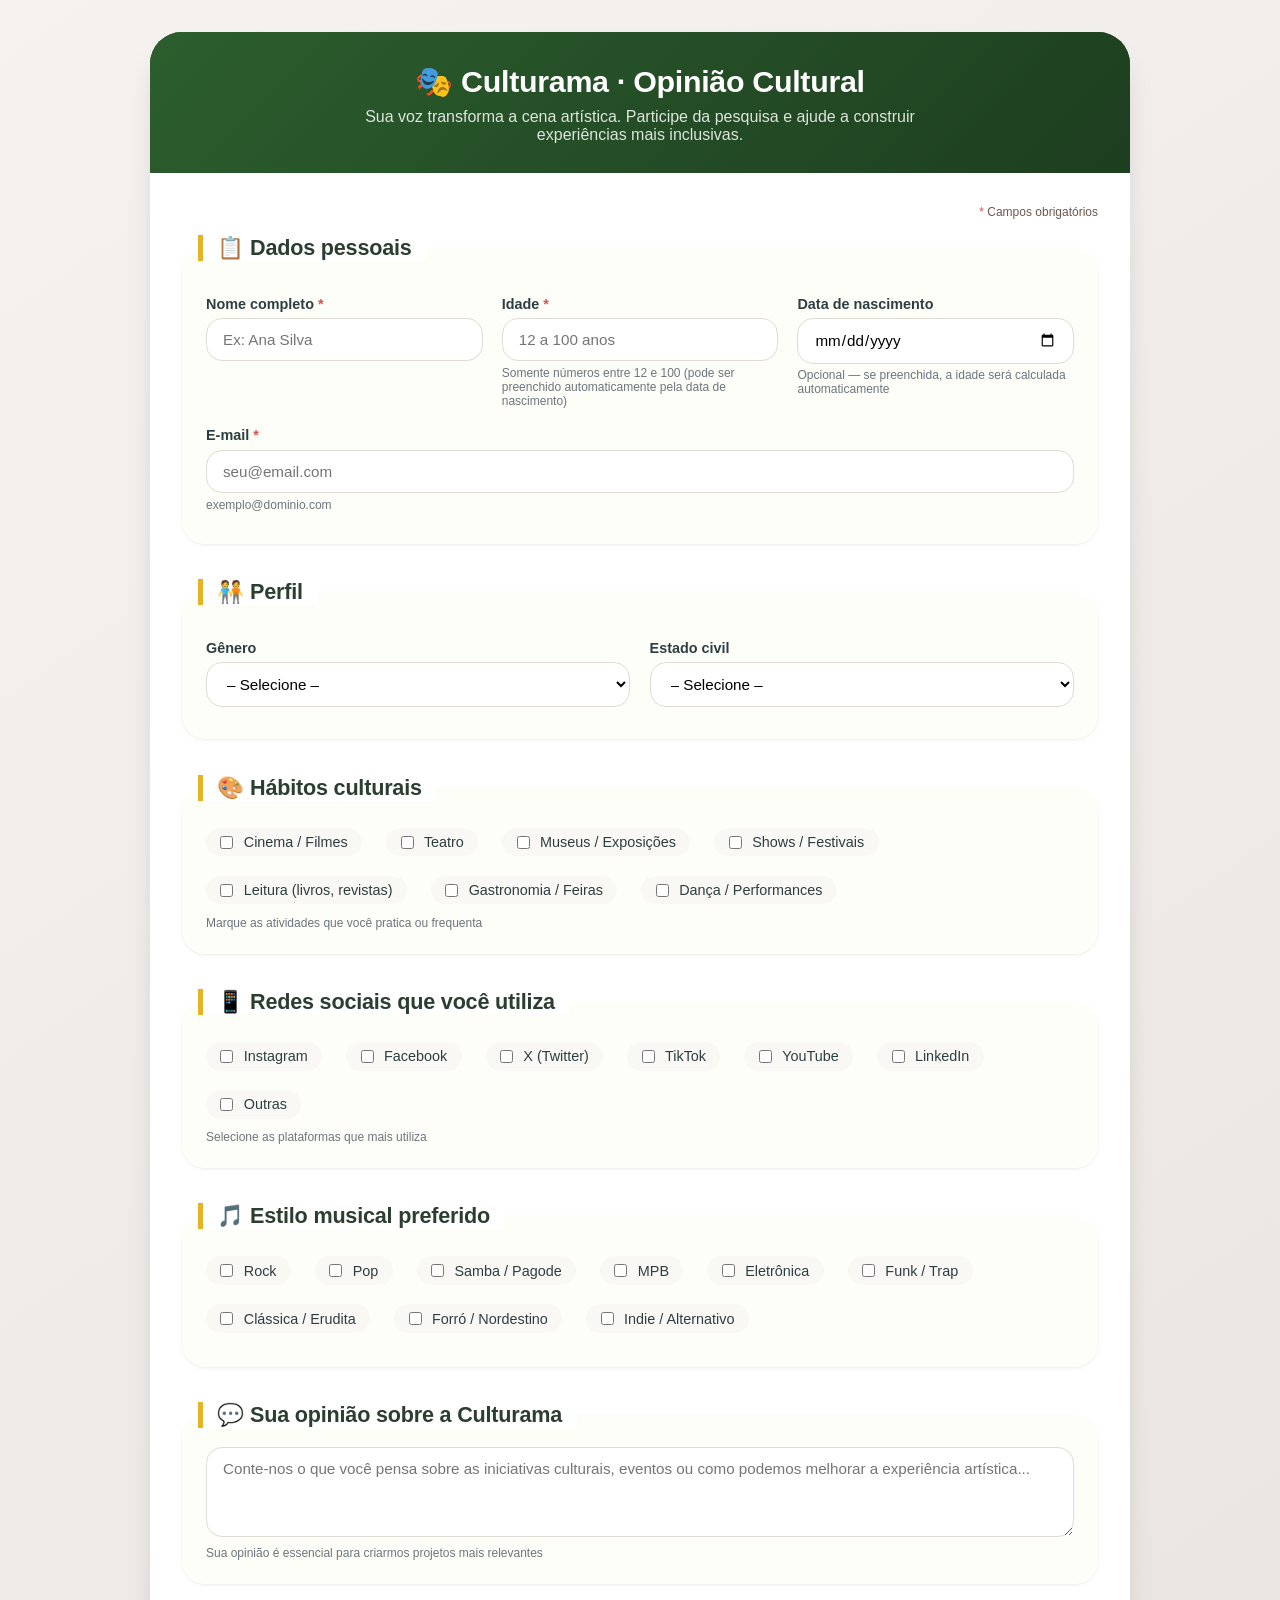
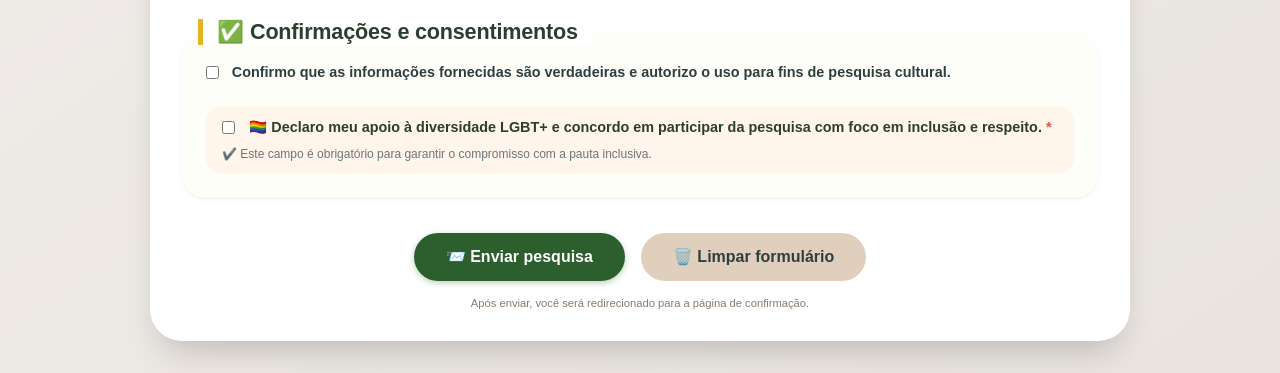
==== index.html @ 20c3fcdc "Primeiro commit - Formulário Culturama" ====
<!DOCTYPE html>
<html lang="pt-BR">
<head>
  <meta charset="UTF-8">
  <meta name="viewport" content="width=device-width, initial-scale=1.0, viewport-fit=cover">
  <title>Culturama | Pesquisa de Opinião</title>
  <link rel="stylesheet" href="styles.css">
</head>
<body>

<div class="form-container">
  <div class="form-header">
    <h1>🎭 Culturama · Opinião Cultural</h1>
    <p>Sua voz transforma a cena artística. Participe da pesquisa e ajude a construir experiências mais inclusivas.</p>
  </div>

  <form method="POST" action="sucesso.html">
    <div class="required-note">
      <span style="color:#d9534f;">*</span> Campos obrigatórios
    </div>

    <!-- 1. DADOS PESSOAIS -->
    <fieldset>
      <legend>📋 Dados pessoais</legend>
      <div class="row-fields">
        <div class="field-group">
          <label class="required-star">Nome completo</label>
          <input type="text" name="nome" placeholder="Ex: Ana Silva" required autocomplete="name">
        </div>
        <div class="field-group">
          <label class="required-star">Idade</label>
          <input type="number" name="idade" id="idade" min="12" max="100" step="1" placeholder="12 a 100 anos" required>
          <small>Somente números entre 12 e 100 (pode ser preenchido automaticamente pela data de nascimento)</small>
        </div>
        <div class="field-group">
          <label>Data de nascimento</label>
          <input type="date" name="nascimento" id="nascimento">
          <small>Opcional — se preenchida, a idade será calculada automaticamente</small>
        </div>
        <div class="field-group">
          <label class="required-star">E-mail</label>
          <input type="email" name="email" placeholder="seu@email.com" required autocomplete="email">
          <small>exemplo@dominio.com</small>
        </div>
      </div>
    </fieldset>

    <!-- 2. PERFIL -->
    <fieldset>
      <legend>🧑‍🤝‍🧑 Perfil</legend>
      <div class="row-fields">
        <div class="field-group">
          <label>Gênero</label>
          <select name="genero">
            <option value="" disabled selected> – Selecione – </option>
            <option value="feminino">Feminino</option>
            <option value="masculino">Masculino</option>
            <option value="nao_binario">Não-binário</option>
            <option value="outro">Outro</option>
            <option value="prefiro_nao_dizer">Prefiro não dizer</option>
          </select>
        </div>
        <div class="field-group">
          <label>Estado civil</label>
          <select name="estado_civil">
            <option value="" disabled selected> – Selecione – </option>
            <option value="solteiro">Solteiro(a)</option>
            <option value="casado">Casado(a)</option>
            <option value="uniao_estavel">União estável</option>
            <option value="divorciado">Divorciado(a)</option>
            <option value="viuvo">Viúvo(a)</option>
          </select>
        </div>
      </div>
    </fieldset>

    <!-- 3. HÁBITOS CULTURAIS -->
    <fieldset>
      <legend>🎨 Hábitos culturais</legend>
      <div class="checkbox-group">
        <label><input type="checkbox" name="habitos" value="cinema"> Cinema / Filmes</label>
        <label><input type="checkbox" name="habitos" value="teatro"> Teatro</label>
        <label><input type="checkbox" name="habitos" value="museus"> Museus / Exposições</label>
        <label><input type="checkbox" name="habitos" value="shows"> Shows / Festivais</label>
        <label><input type="checkbox" name="habitos" value="leitura"> Leitura (livros, revistas)</label>
        <label><input type="checkbox" name="habitos" value="gastronomia"> Gastronomia / Feiras</label>
        <label><input type="checkbox" name="habitos" value="dança"> Dança / Performances</label>
      </div>
      <small>Marque as atividades que você pratica ou frequenta</small>
    </fieldset>

    <!-- 4. REDES SOCIAIS -->
    <fieldset>
      <legend>📱 Redes sociais que você utiliza</legend>
      <div class="checkbox-group">
        <label><input type="checkbox" name="social" value="instagram"> Instagram</label>
        <label><input type="checkbox" name="social" value="facebook"> Facebook</label>
        <label><input type="checkbox" name="social" value="twitter"> X (Twitter)</label>
        <label><input type="checkbox" name="social" value="tiktok"> TikTok</label>
        <label><input type="checkbox" name="social" value="youtube"> YouTube</label>
        <label><input type="checkbox" name="social" value="linkedin"> LinkedIn</label>
        <label><input type="checkbox" name="social" value="outras"> Outras</label>
      </div>
      <small>Selecione as plataformas que mais utiliza</small>
    </fieldset>

    <!-- 5. ESTILO MUSICAL -->
    <fieldset>
      <legend>🎵 Estilo musical preferido</legend>
      <div class="checkbox-group">
        <label><input type="checkbox" name="musica" value="rock"> Rock</label>
        <label><input type="checkbox" name="musica" value="pop"> Pop</label>
        <label><input type="checkbox" name="musica" value="samba"> Samba / Pagode</label>
        <label><input type="checkbox" name="musica" value="mpb"> MPB</label>
        <label><input type="checkbox" name="musica" value="eletronica"> Eletrônica</label>
        <label><input type="checkbox" name="musica" value="funk"> Funk / Trap</label>
        <label><input type="checkbox" name="musica" value="classica"> Clássica / Erudita</label>
        <label><input type="checkbox" name="musica" value="forro"> Forró / Nordestino</label>
        <label><input type="checkbox" name="musica" value="indie"> Indie / Alternativo</label>
      </div>
    </fieldset>

    <!-- 6. OPINIÕES -->
    <fieldset>
      <legend>💬 Sua opinião sobre a Culturama</legend>
      <textarea name="opiniao" placeholder="Conte-nos o que você pensa sobre as iniciativas culturais, eventos ou como podemos melhorar a experiência artística..."></textarea>
      <small>Sua opinião é essencial para criarmos projetos mais relevantes</small>
    </fieldset>

    <!-- 7. CONFIRMAÇÕES E CONSENTIMENTOS -->
    <fieldset>
      <legend>✅ Confirmações e consentimentos</legend>
      <div style="margin-bottom: 1.2rem;">
        <label style="display: inline-flex; align-items: center; gap: 0.6rem; cursor: pointer;">
          <input type="checkbox" name="confirmacao_veracidade" value="sim">
          Confirmo que as informações fornecidas são verdadeiras e autorizo o uso para fins de pesquisa cultural.
        </label>
      </div>
      <div class="consent-lgbt">
        <label style="display: inline-flex; align-items: center; gap: 0.7rem; cursor: pointer; font-weight: 600;">
          <input type="checkbox" name="consentimento_lgbt" required>
          <span class="required-star" style="color:#2c3e2f;">🏳️‍🌈 Declaro meu apoio à diversidade LGBT+ e concordo em participar da pesquisa com foco em inclusão e respeito.</span>
        </label>
        <small>✔️ Este campo é obrigatório para garantir o compromisso com a pauta inclusiva.</small>
      </div>
    </fieldset>

    <div class="button-bar">
      <button type="submit" class="btn btn-primary">📨 Enviar pesquisa</button>
      <button type="reset" class="btn btn-secondary">🗑️ Limpar formulário</button>
    </div>
    <p class="footer-note">
      Após enviar, você será redirecionado para a página de confirmação.
    </p>
  </form>
</div>

<script>
  // Pequeno script apenas para calcular a idade a partir da data de nascimento
  // Sem comprometer as validações nativas do HTML5 nos demais campos.
  (function() {
    const dataNascInput = document.getElementById('nascimento');
    const idadeInput = document.getElementById('idade');

    if (dataNascInput && idadeInput) {
      function calcularIdade() {
        const dataNasc = dataNascInput.value;
        if (!dataNasc) {
          // Se a data for apagada, não altera a idade automaticamente
          // O usuário pode digitar manualmente
          return;
        }

        const hoje = new Date();
        const nasc = new Date(dataNasc);
        if (isNaN(nasc.getTime())) return;

        let idade = hoje.getFullYear() - nasc.getFullYear();
        const mes = hoje.getMonth() - nasc.getMonth();
        if (mes < 0 || (mes === 0 && hoje.getDate() < nasc.getDate())) {
          idade--;
        }

        // Atualiza o campo idade
        idadeInput.value = idade;

        // Dispara validação nativa do campo idade (min/max)
        idadeInput.dispatchEvent(new Event('input', { bubbles: true }));
        idadeInput.dispatchEvent(new Event('change', { bubbles: true }));
      }

      // Evento quando a data for alterada
      dataNascInput.addEventListener('change', calcularIdade);
      dataNascInput.addEventListener('input', calcularIdade); // para segurança
    }
  })();
</script>

</body>
</html>
---- styles.css ----
/* ==================== RESET & BASE ==================== */
* {
  margin: 0;
  padding: 0;
  box-sizing: border-box;
}

body {
  background: linear-gradient(145deg, #f5f2f0 0%, #e9e4df 100%);
  font-family: 'Segoe UI', Roboto, 'Helvetica Neue', sans-serif;
  padding: 2rem 1rem;
  color: #1e2a2e;
}

/* container principal */
.form-container {
  max-width: 980px;
  margin: 0 auto;
  background: #ffffff;
  border-radius: 2rem;
  box-shadow: 0 20px 35px -12px rgba(0, 0, 0, 0.2);
  overflow: hidden;
  transition: all 0.2s ease;
}

/* cabeçalho decorativo */
.form-header {
  background: #2c3e2f;
  background-image: linear-gradient(135deg, #2c5e2e 0%, #1d3e1f 100%);
  padding: 2rem 2rem 1.8rem;
  text-align: center;
  color: white;
}

.form-header h1 {
  font-size: 1.9rem;
  font-weight: 600;
  letter-spacing: -0.3px;
  margin-bottom: 0.5rem;
}

.form-header p {
  font-size: 1rem;
  opacity: 0.85;
  max-width: 550px;
  margin: 0 auto;
}

/* formulário */
form {
  padding: 2rem 2rem 2rem;
}

/* cada bloco temático */
fieldset {
  border: none;
  margin-bottom: 2.2rem;
  background: #fefef9;
  border-radius: 1.5rem;
  padding: 1.2rem 1.5rem 1.5rem;
  box-shadow: 0 2px 6px rgba(0, 0, 0, 0.03), 0 1px 2px rgba(0, 0, 0, 0.05);
  transition: box-shadow 0.2s;
}

fieldset:hover {
  box-shadow: 0 8px 20px rgba(0, 0, 0, 0.05);
}

legend {
  font-size: 1.35rem;
  font-weight: 700;
  background: #ffffff;
  padding: 0 0.9rem;
  margin-left: -0.5rem;
  color: #2c3e2f;
  border-left: 5px solid #e6b422;
  letter-spacing: -0.2px;
  display: inline-block;
  width: auto;
}

/* grid responsivo para campos em linha */
.row-fields {
  display: flex;
  flex-wrap: wrap;
  gap: 1.2rem;
  margin: 1rem 0 0.5rem;
}

.field-group {
  flex: 1 1 220px;
  min-width: 180px;
}

.full-width {
  flex: 1 1 100%;
}

label {
  display: block;
  font-weight: 600;
  margin-bottom: 0.4rem;
  font-size: 0.9rem;
  color: #2d3e40;
}

.required-star::after {
  content: " *";
  color: #d9534f;
  font-weight: bold;
}

input, select, textarea {
  width: 100%;
  padding: 0.75rem 1rem;
  font-size: 0.95rem;
  font-family: inherit;
  border: 1.5px solid #e0dbd4;
  border-radius: 1rem;
  background: #fff;
  transition: all 0.2s;
  outline: none;
}

input:focus, select:focus, textarea:focus {
  border-color: #e6b422;
  box-shadow: 0 0 0 3px rgba(230, 180, 34, 0.2);
}

/* checkboxes e radios em grupo */
.checkbox-group, .radio-group {
  display: flex;
  flex-wrap: wrap;
  gap: 0.8rem 1.5rem;
  margin-top: 0.5rem;
  margin-bottom: 0.2rem;
}

.checkbox-group label, .radio-group label {
  display: inline-flex;
  align-items: center;
  gap: 0.45rem;
  font-weight: 500;
  cursor: pointer;
  background: #faf8f5;
  padding: 0.4rem 0.9rem;
  border-radius: 2rem;
  transition: background 0.2s;
}

.checkbox-group label:hover, .radio-group label:hover {
  background: #efe6db;
}

input[type="checkbox"], input[type="radio"] {
  width: auto;
  margin-right: 0.2rem;
  accent-color: #2c5e2e;
}

textarea {
  resize: vertical;
  min-height: 90px;
}

small {
  display: block;
  margin-top: 0.3rem;
  font-size: 0.75rem;
  color: #6c757d;
}

/* botões */
.button-bar {
  display: flex;
  flex-wrap: wrap;
  gap: 1rem;
  justify-content: center;
  margin-top: 2rem;
  margin-bottom: 1rem;
}

.btn {
  border: none;
  font-weight: 600;
  padding: 0.9rem 2rem;
  font-size: 1rem;
  border-radius: 3rem;
  cursor: pointer;
  transition: transform 0.1s, background 0.2s;
  background: #ece3da;
  color: #2d3e40;
  font-family: inherit;
}

.btn-primary {
  background: #2c5e2e;
  color: white;
  box-shadow: 0 2px 6px rgba(44, 94, 46, 0.3);
}

.btn-primary:hover {
  background: #1f4521;
  transform: scale(1.01);
}

.btn-secondary {
  background: #e0cfbc;
}

.btn-secondary:hover {
  background: #cfbba4;
}

/* validação visual */
input:invalid:not(:placeholder-shown), select:invalid:not(:placeholder-shown) {
  border-color: #e07a5f;
}

/* responsividade */
@media (max-width: 680px) {
  form {
    padding: 1.2rem;
  }
  fieldset {
    padding: 1rem;
  }
  .checkbox-group label {
    flex-basis: calc(50% - 1rem);
  }
  .button-bar {
    flex-direction: column;
    align-items: stretch;
  }
  .btn {
    text-align: center;
  }
  legend {
    font-size: 1.2rem;
  }
}

/* indicadores de campo obrigatório */
.required-note {
  text-align: right;
  font-size: 0.75rem;
  margin-bottom: 1rem;
  color: #6c584c;
}

/* caixa de consentimento LGBT */
.consent-lgbt {
  background: #fff5ea;
  border-radius: 1rem;
  padding: 0.8rem 1rem;
  margin-top: 0.8rem;
}

.footer-note {
  text-align: center;
  font-size: 0.7rem;
  margin-top: 0.5rem;
  color: #8b7a6b;
}
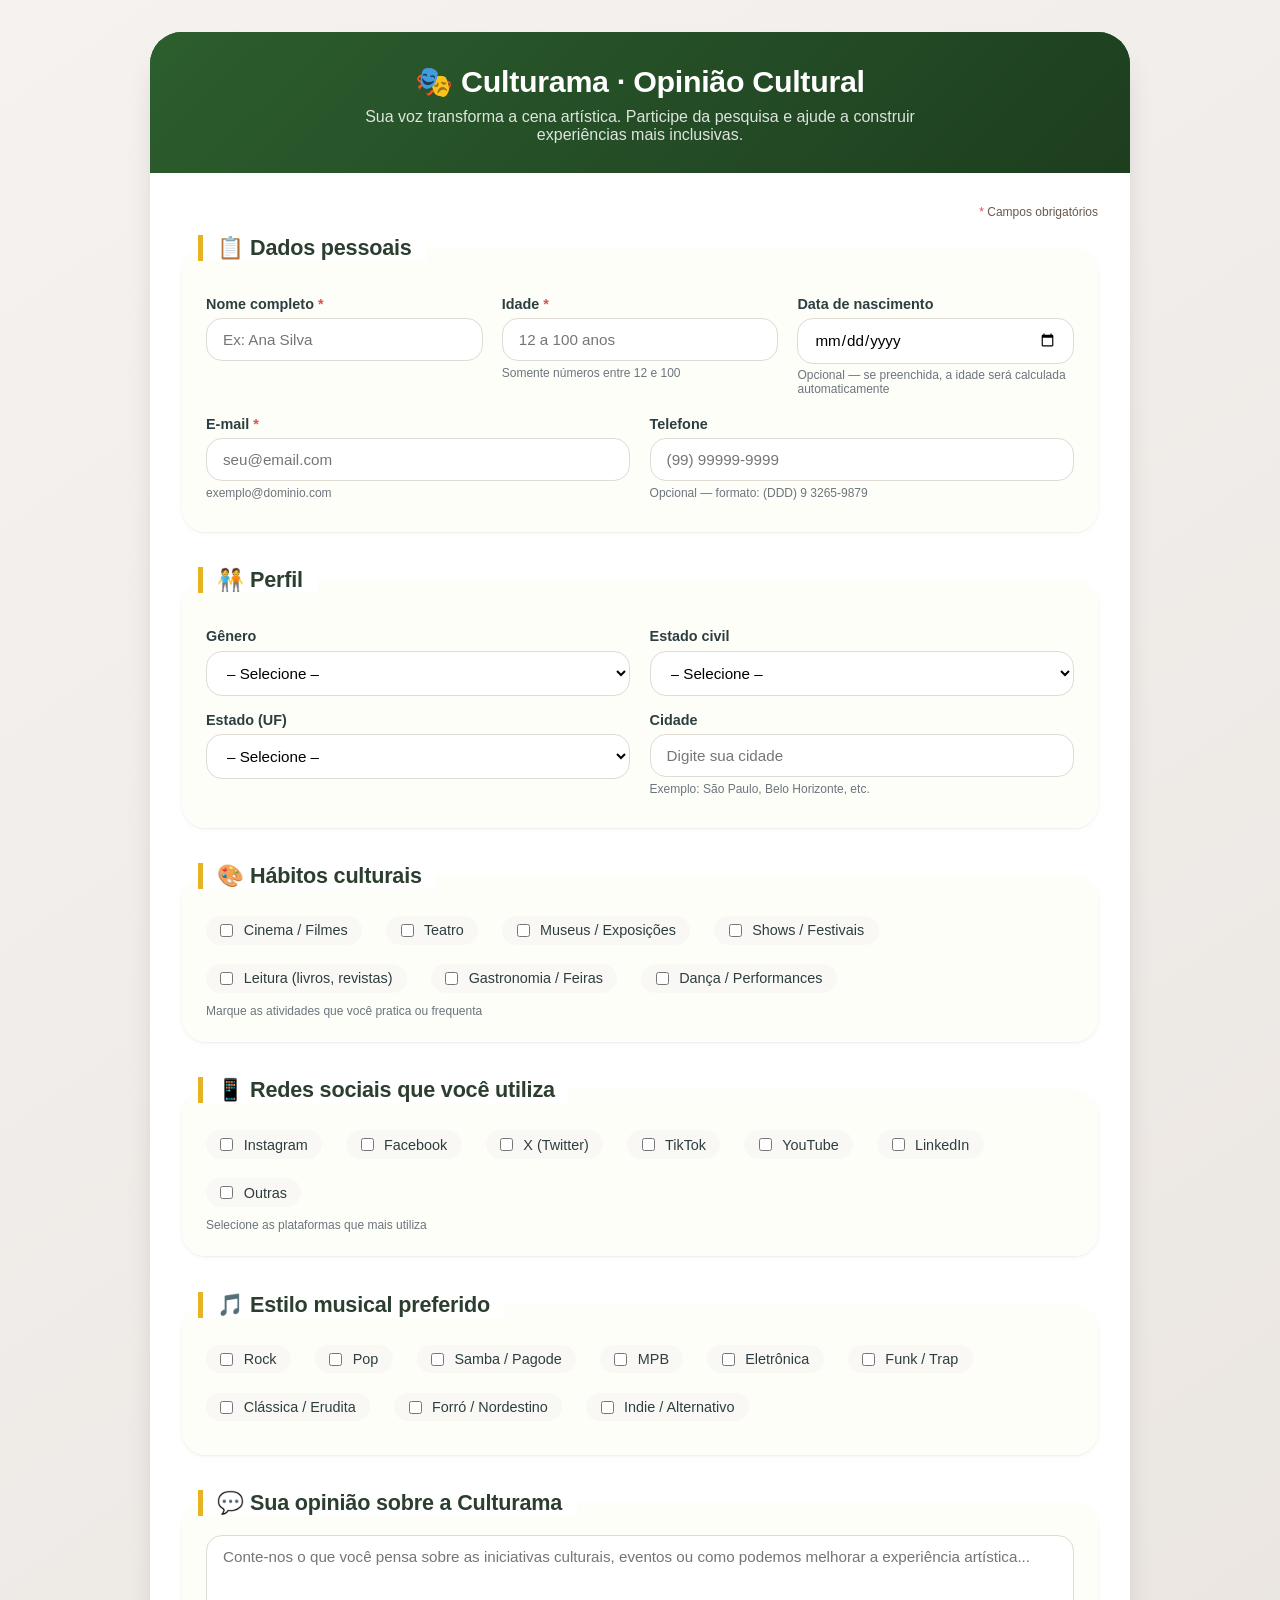
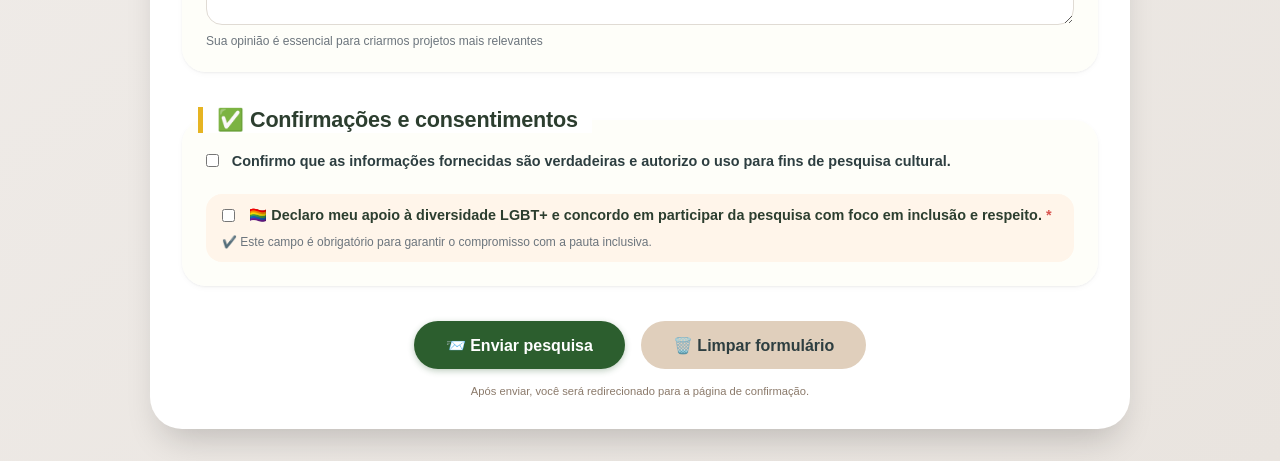
==== commit 5911a518: "adiciona opcao de escolher estado" ====
--- a/index.html
+++ b/index.html
@@ -30,7 +30,7 @@
         <div class="field-group">
           <label class="required-star">Idade</label>
           <input type="number" name="idade" id="idade" min="12" max="100" step="1" placeholder="12 a 100 anos" required>
-          <small>Somente números entre 12 e 100 (pode ser preenchido automaticamente pela data de nascimento)</small>
+          <small>Somente números entre 12 e 100</small>
         </div>
         <div class="field-group">
           <label>Data de nascimento</label>
@@ -42,10 +42,15 @@
           <input type="email" name="email" placeholder="seu@email.com" required autocomplete="email">
           <small>exemplo@dominio.com</small>
         </div>
-      </div>
-    </fieldset>
-
-    <!-- 2. PERFIL -->
+        <div class="field-group">
+          <label>Telefone</label>
+          <input type="tel" name="telefone" id="telefone" placeholder="(99) 99999-9999" autocomplete="off">
+          <small>Opcional — formato: (DDD) 9 3265-9879</small>
+        </div>
+      </div>
+    </fieldset>
+
+    <!-- 2. PERFIL (com estado e cidade) -->
     <fieldset>
       <legend>🧑‍🤝‍🧑 Perfil</legend>
       <div class="row-fields">
@@ -70,6 +75,46 @@
             <option value="divorciado">Divorciado(a)</option>
             <option value="viuvo">Viúvo(a)</option>
           </select>
+        </div>
+      </div>
+      <div class="row-fields">
+        <div class="field-group">
+          <label>Estado (UF)</label>
+          <select name="estado">
+            <option value="" disabled selected> – Selecione – </option>
+            <option value="AC">Acre (AC)</option>
+            <option value="AL">Alagoas (AL)</option>
+            <option value="AP">Amapá (AP)</option>
+            <option value="AM">Amazonas (AM)</option>
+            <option value="BA">Bahia (BA)</option>
+            <option value="CE">Ceará (CE)</option>
+            <option value="DF">Distrito Federal (DF)</option>
+            <option value="ES">Espírito Santo (ES)</option>
+            <option value="GO">Goiás (GO)</option>
+            <option value="MA">Maranhão (MA)</option>
+            <option value="MT">Mato Grosso (MT)</option>
+            <option value="MS">Mato Grosso do Sul (MS)</option>
+            <option value="MG">Minas Gerais (MG)</option>
+            <option value="PA">Pará (PA)</option>
+            <option value="PB">Paraíba (PB)</option>
+            <option value="PR">Paraná (PR)</option>
+            <option value="PE">Pernambuco (PE)</option>
+            <option value="PI">Piauí (PI)</option>
+            <option value="RJ">Rio de Janeiro (RJ)</option>
+            <option value="RN">Rio Grande do Norte (RN)</option>
+            <option value="RS">Rio Grande do Sul (RS)</option>
+            <option value="RO">Rondônia (RO)</option>
+            <option value="RR">Roraima (RR)</option>
+            <option value="SC">Santa Catarina (SC)</option>
+            <option value="SP">São Paulo (SP)</option>
+            <option value="SE">Sergipe (SE)</option>
+            <option value="TO">Tocantins (TO)</option>
+          </select>
+        </div>
+        <div class="field-group">
+          <label>Cidade</label>
+          <input type="text" name="cidade" placeholder="Digite sua cidade" autocomplete="off">
+          <small>Exemplo: São Paulo, Belo Horizonte, etc.</small>
         </div>
       </div>
     </fieldset>
@@ -156,8 +201,7 @@
 </div>
 
 <script>
-  // Pequeno script apenas para calcular a idade a partir da data de nascimento
-  // Sem comprometer as validações nativas do HTML5 nos demais campos.
+  // Cálculo automático da idade a partir da data de nascimento
   (function() {
     const dataNascInput = document.getElementById('nascimento');
     const idadeInput = document.getElementById('idade');
@@ -165,11 +209,7 @@
     if (dataNascInput && idadeInput) {
       function calcularIdade() {
         const dataNasc = dataNascInput.value;
-        if (!dataNasc) {
-          // Se a data for apagada, não altera a idade automaticamente
-          // O usuário pode digitar manualmente
-          return;
-        }
+        if (!dataNasc) return;
 
         const hoje = new Date();
         const nasc = new Date(dataNasc);
@@ -181,17 +221,51 @@
           idade--;
         }
 
-        // Atualiza o campo idade
         idadeInput.value = idade;
-
-        // Dispara validação nativa do campo idade (min/max)
         idadeInput.dispatchEvent(new Event('input', { bubbles: true }));
         idadeInput.dispatchEvent(new Event('change', { bubbles: true }));
       }
 
-      // Evento quando a data for alterada
       dataNascInput.addEventListener('change', calcularIdade);
-      dataNascInput.addEventListener('input', calcularIdade); // para segurança
+      dataNascInput.addEventListener('input', calcularIdade);
+    }
+  })();
+
+  // Formatação automática do telefone no padrão brasileiro: (XX) XXXXX-XXXX
+  (function() {
+    const telefoneInput = document.getElementById('telefone');
+    if (telefoneInput) {
+      telefoneInput.addEventListener('input', function(e) {
+        let value = e.target.value.replace(/\D/g, ''); // remove tudo que não é dígito
+        if (value.length === 0) {
+          e.target.value = '';
+          return;
+        }
+
+        // Aplica a formatação baseada no número de dígitos
+        if (value.length <= 2) {
+          // Apenas DDD
+          e.target.value = `(${value}`;
+        } else if (value.length <= 7) {
+          // DDD + primeiros dígitos do número
+          const ddd = value.slice(0, 2);
+          const parte1 = value.slice(2);
+          e.target.value = `(${ddd}) ${parte1}`;
+        } else if (value.length <= 11) {
+          // Formato completo: (XX) XXXXX-XXXX ou (XX) XXXX-XXXX (até 11 dígitos)
+          const ddd = value.slice(0, 2);
+          const parte1 = value.slice(2, value.length - 4);
+          const parte2 = value.slice(-4);
+          e.target.value = `(${ddd}) ${parte1}-${parte2}`;
+        } else {
+          // Se mais de 11 dígitos, trunca
+          const truncated = value.slice(0, 11);
+          const ddd = truncated.slice(0, 2);
+          const parte1 = truncated.slice(2, 7);
+          const parte2 = truncated.slice(7, 11);
+          e.target.value = `(${ddd}) ${parte1}-${parte2}`;
+        }
+      });
     }
   })();
 </script>
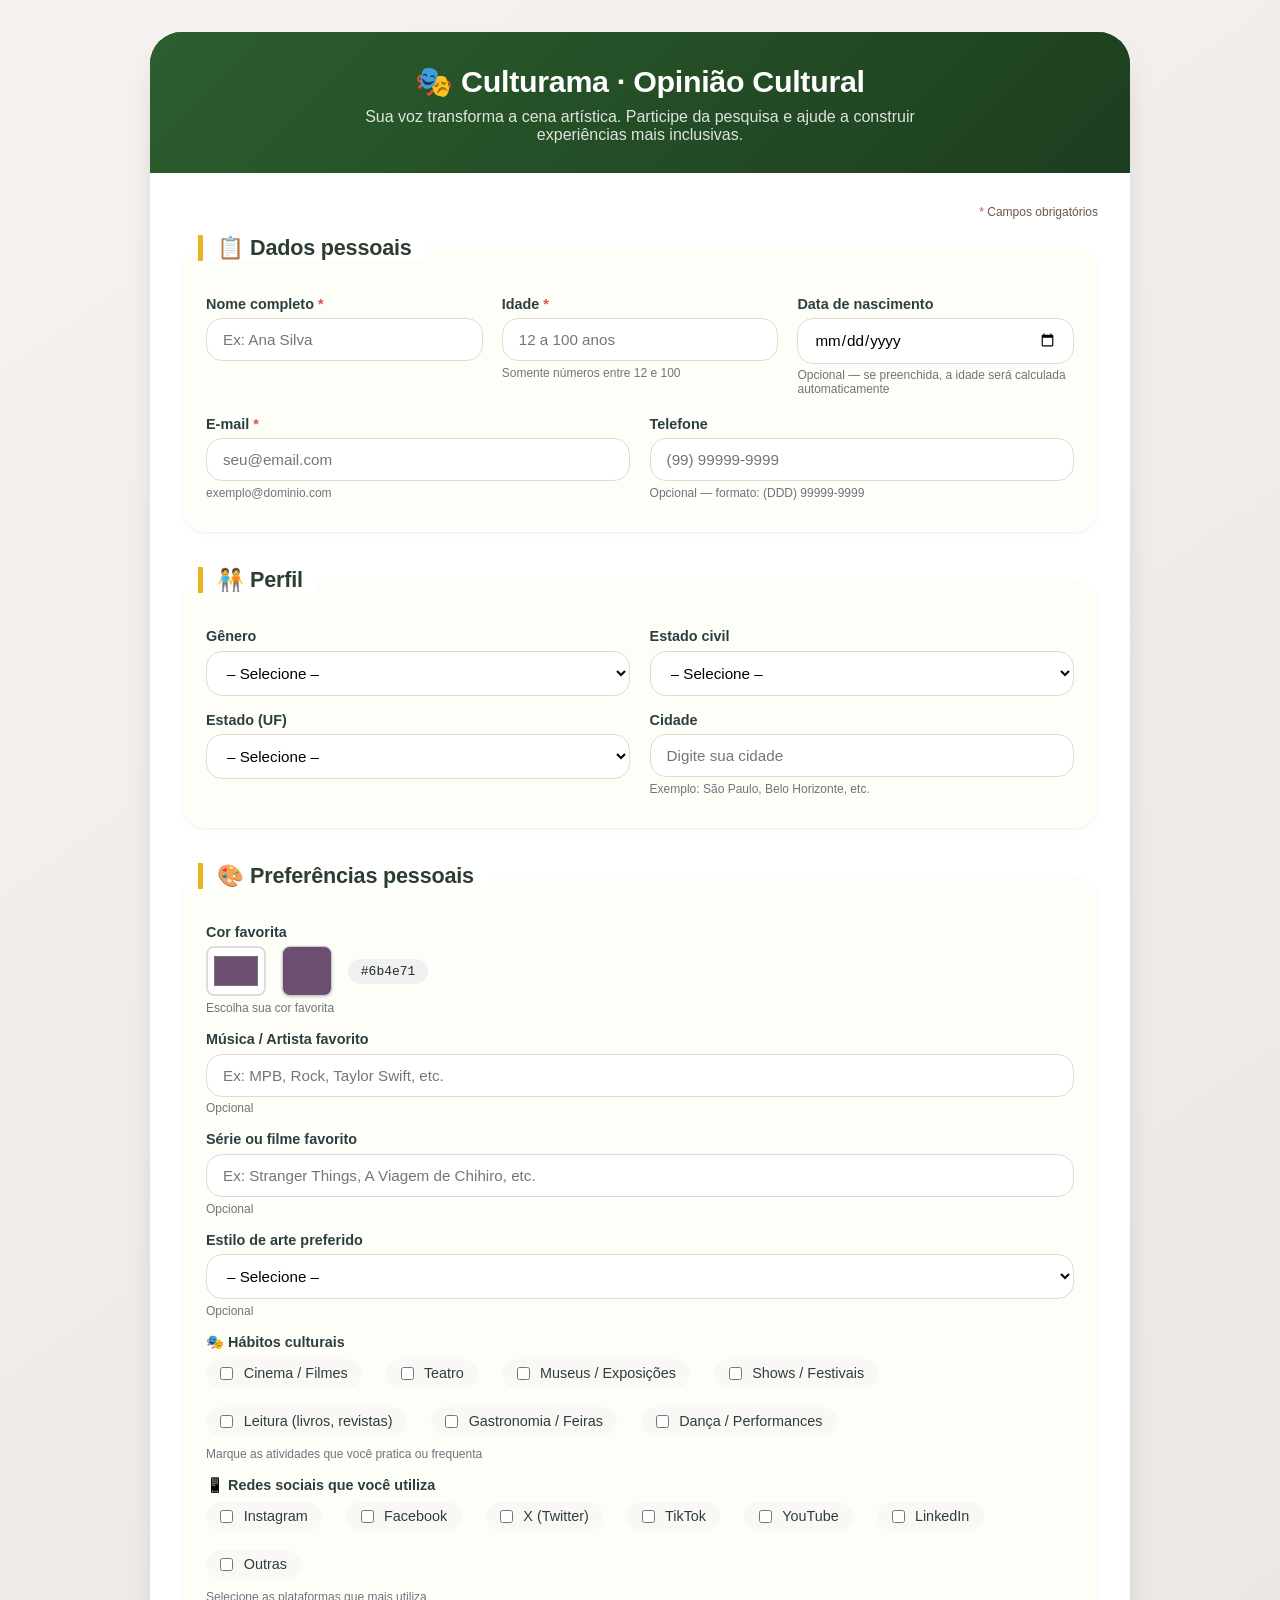
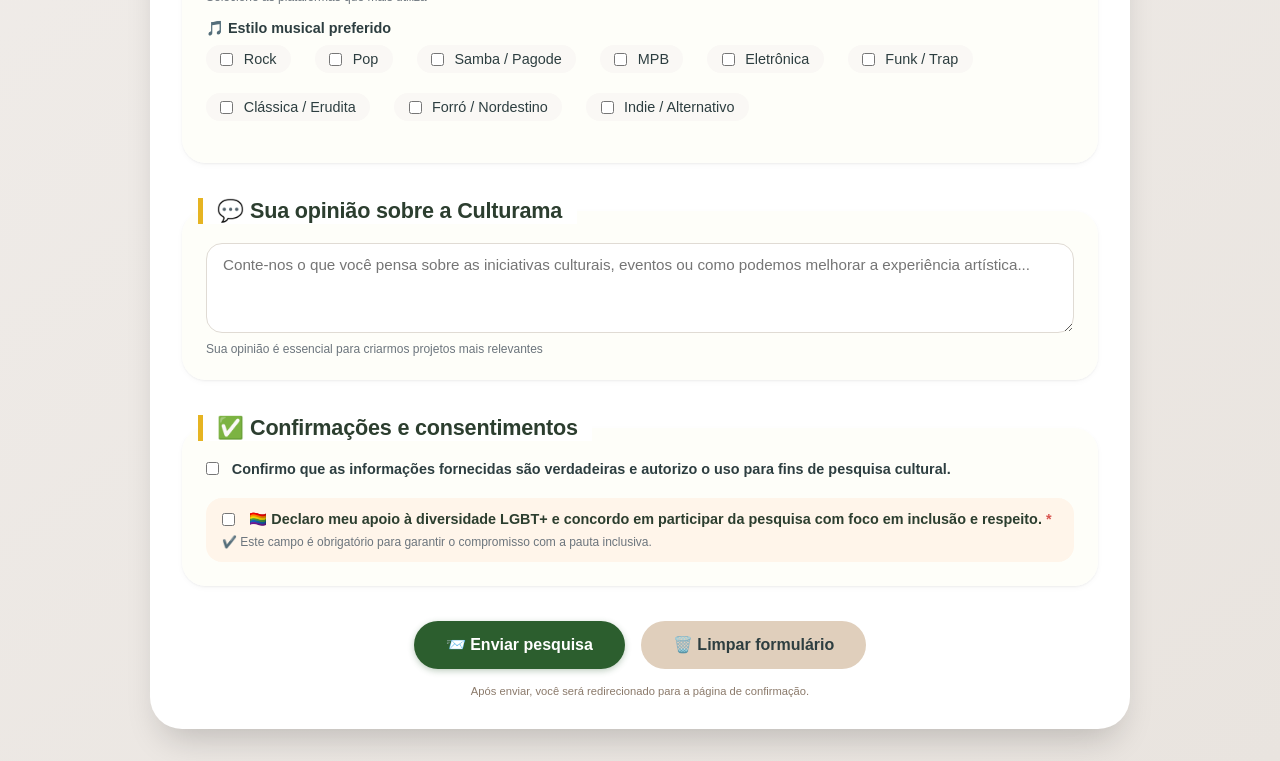
==== commit 393e3836: "Organiza projeto separando HTML, CSS e JS" ====
--- a/index.html
+++ b/index.html
@@ -8,267 +8,268 @@
 </head>
 <body>
 
-<div class="form-container">
-  <div class="form-header">
-    <h1>🎭 Culturama · Opinião Cultural</h1>
-    <p>Sua voz transforma a cena artística. Participe da pesquisa e ajude a construir experiências mais inclusivas.</p>
+  <div class="form-container">
+    <div class="form-header">
+      <h1>🎭 Culturama · Opinião Cultural</h1>
+      <p>Sua voz transforma a cena artística. Participe da pesquisa e ajude a construir experiências mais inclusivas.</p>
+    </div>
+
+    <form method="POST" action="sucesso.html">
+      <div class="required-note">
+        <span class="required-mark">*</span> Campos obrigatórios
+      </div>
+
+      <fieldset>
+        <legend>📋 Dados pessoais</legend>
+
+        <div class="row-fields">
+          <div class="field-group">
+            <label class="required-star">Nome completo</label>
+            <input type="text" name="nome" placeholder="Ex: Ana Silva" required autocomplete="name">
+          </div>
+
+          <div class="field-group">
+            <label class="required-star">Idade</label>
+            <input type="number" name="idade" id="idade" min="12" max="100" step="1" placeholder="12 a 100 anos" required>
+            <small>Somente números entre 12 e 100</small>
+          </div>
+
+          <div class="field-group">
+            <label>Data de nascimento</label>
+            <input type="date" name="nascimento" id="nascimento">
+            <small>Opcional — se preenchida, a idade será calculada automaticamente</small>
+          </div>
+
+          <div class="field-group">
+            <label class="required-star">E-mail</label>
+            <input type="email" name="email" placeholder="seu@email.com" required autocomplete="email">
+            <small>exemplo@dominio.com</small>
+          </div>
+
+          <div class="field-group">
+            <label>Telefone</label>
+            <input type="tel" name="telefone" id="telefone" placeholder="(99) 99999-9999" autocomplete="off">
+            <small>Opcional — formato: (DDD) 99999-9999</small>
+          </div>
+        </div>
+      </fieldset>
+
+      <fieldset>
+        <legend>🧑‍🤝‍🧑 Perfil</legend>
+
+        <div class="row-fields">
+          <div class="field-group">
+            <label>Gênero</label>
+            <select name="genero">
+              <option value="" disabled selected> – Selecione – </option>
+              <option value="feminino">Feminino</option>
+              <option value="masculino">Masculino</option>
+              <option value="nao_binario">Não-binário</option>
+              <option value="outro">Outro</option>
+              <option value="prefiro_nao_dizer">Prefiro não dizer</option>
+            </select>
+          </div>
+
+          <div class="field-group">
+            <label>Estado civil</label>
+            <select name="estado_civil">
+              <option value="" disabled selected> – Selecione – </option>
+              <option value="solteiro">Solteiro(a)</option>
+              <option value="casado">Casado(a)</option>
+              <option value="uniao_estavel">União estável</option>
+              <option value="divorciado">Divorciado(a)</option>
+              <option value="viuvo">Viúvo(a)</option>
+            </select>
+          </div>
+        </div>
+
+        <div class="row-fields">
+          <div class="field-group">
+            <label>Estado (UF)</label>
+            <select name="estado">
+              <option value="" disabled selected> – Selecione – </option>
+              <option value="AC">Acre (AC)</option>
+              <option value="AL">Alagoas (AL)</option>
+              <option value="AP">Amapá (AP)</option>
+              <option value="AM">Amazonas (AM)</option>
+              <option value="BA">Bahia (BA)</option>
+              <option value="CE">Ceará (CE)</option>
+              <option value="DF">Distrito Federal (DF)</option>
+              <option value="ES">Espírito Santo (ES)</option>
+              <option value="GO">Goiás (GO)</option>
+              <option value="MA">Maranhão (MA)</option>
+              <option value="MT">Mato Grosso (MT)</option>
+              <option value="MS">Mato Grosso do Sul (MS)</option>
+              <option value="MG">Minas Gerais (MG)</option>
+              <option value="PA">Pará (PA)</option>
+              <option value="PB">Paraíba (PB)</option>
+              <option value="PR">Paraná (PR)</option>
+              <option value="PE">Pernambuco (PE)</option>
+              <option value="PI">Piauí (PI)</option>
+              <option value="RJ">Rio de Janeiro (RJ)</option>
+              <option value="RN">Rio Grande do Norte (RN)</option>
+              <option value="RS">Rio Grande do Sul (RS)</option>
+              <option value="RO">Rondônia (RO)</option>
+              <option value="RR">Roraima (RR)</option>
+              <option value="SC">Santa Catarina (SC)</option>
+              <option value="SP">São Paulo (SP)</option>
+              <option value="SE">Sergipe (SE)</option>
+              <option value="TO">Tocantins (TO)</option>
+            </select>
+          </div>
+
+          <div class="field-group">
+            <label>Cidade</label>
+            <input type="text" name="cidade" placeholder="Digite sua cidade" autocomplete="off">
+            <small>Exemplo: São Paulo, Belo Horizonte, etc.</small>
+          </div>
+        </div>
+      </fieldset>
+
+      <fieldset>
+        <legend>🎨 Preferências pessoais</legend>
+
+        <div class="row-fields">
+          <div class="field-group full-width">
+            <label>Cor favorita</label>
+
+            <div class="color-picker-wrap">
+              <input
+                type="color"
+                name="cor_favorita"
+                id="corFavorita"
+                value="#6b4e71"
+                class="color-input"
+              >
+
+              <span id="previewCor" class="color-preview"></span>
+
+              <span id="codigoCor" class="color-code">#6b4e71</span>
+            </div>
+
+            <small>Escolha sua cor favorita</small>
+          </div>
+        </div>
+
+        <div class="row-fields">
+          <div class="field-group full-width">
+            <label>Música / Artista favorito</label>
+            <input type="text" name="musica_favorita" placeholder="Ex: MPB, Rock, Taylor Swift, etc.">
+            <small>Opcional</small>
+          </div>
+        </div>
+
+        <div class="row-fields">
+          <div class="field-group full-width">
+            <label>Série ou filme favorito</label>
+            <input type="text" name="serie_favorita" placeholder="Ex: Stranger Things, A Viagem de Chihiro, etc.">
+            <small>Opcional</small>
+          </div>
+        </div>
+
+        <div class="row-fields">
+          <div class="field-group">
+            <label>Estilo de arte preferido</label>
+            <select name="estilo_arte">
+              <option value="" disabled selected> – Selecione – </option>
+              <option value="abstrato">Abstrato</option>
+              <option value="realismo">Realismo</option>
+              <option value="impressionismo">Impressionismo</option>
+              <option value="pop_art">Pop Art</option>
+              <option value="surrealismo">Surrealismo</option>
+              <option value="contemporaneo">Contemporâneo</option>
+              <option value="outro">Outro</option>
+            </select>
+            <small>Opcional</small>
+          </div>
+        </div>
+
+        <div class="row-fields">
+          <div class="field-group full-width">
+            <label>🎭 Hábitos culturais</label>
+            <div class="checkbox-group">
+              <label><input type="checkbox" name="habitos" value="cinema"> Cinema / Filmes</label>
+              <label><input type="checkbox" name="habitos" value="teatro"> Teatro</label>
+              <label><input type="checkbox" name="habitos" value="museus"> Museus / Exposições</label>
+              <label><input type="checkbox" name="habitos" value="shows"> Shows / Festivais</label>
+              <label><input type="checkbox" name="habitos" value="leitura"> Leitura (livros, revistas)</label>
+              <label><input type="checkbox" name="habitos" value="gastronomia"> Gastronomia / Feiras</label>
+              <label><input type="checkbox" name="habitos" value="dança"> Dança / Performances</label>
+            </div>
+            <small>Marque as atividades que você pratica ou frequenta</small>
+          </div>
+        </div>
+
+        <div class="row-fields">
+          <div class="field-group full-width">
+            <label>📱 Redes sociais que você utiliza</label>
+            <div class="checkbox-group">
+              <label><input type="checkbox" name="social" value="instagram"> Instagram</label>
+              <label><input type="checkbox" name="social" value="facebook"> Facebook</label>
+              <label><input type="checkbox" name="social" value="twitter"> X (Twitter)</label>
+              <label><input type="checkbox" name="social" value="tiktok"> TikTok</label>
+              <label><input type="checkbox" name="social" value="youtube"> YouTube</label>
+              <label><input type="checkbox" name="social" value="linkedin"> LinkedIn</label>
+              <label><input type="checkbox" name="social" value="outras"> Outras</label>
+            </div>
+            <small>Selecione as plataformas que mais utiliza</small>
+          </div>
+        </div>
+
+        <div class="row-fields">
+          <div class="field-group full-width">
+            <label>🎵 Estilo musical preferido</label>
+            <div class="checkbox-group">
+              <label><input type="checkbox" name="musica" value="rock"> Rock</label>
+              <label><input type="checkbox" name="musica" value="pop"> Pop</label>
+              <label><input type="checkbox" name="musica" value="samba"> Samba / Pagode</label>
+              <label><input type="checkbox" name="musica" value="mpb"> MPB</label>
+              <label><input type="checkbox" name="musica" value="eletronica"> Eletrônica</label>
+              <label><input type="checkbox" name="musica" value="funk"> Funk / Trap</label>
+              <label><input type="checkbox" name="musica" value="classica"> Clássica / Erudita</label>
+              <label><input type="checkbox" name="musica" value="forro"> Forró / Nordestino</label>
+              <label><input type="checkbox" name="musica" value="indie"> Indie / Alternativo</label>
+            </div>
+          </div>
+        </div>
+      </fieldset>
+
+      <fieldset>
+        <legend>💬 Sua opinião sobre a Culturama</legend>
+        <textarea name="opiniao" placeholder="Conte-nos o que você pensa sobre as iniciativas culturais, eventos ou como podemos melhorar a experiência artística..."></textarea>
+        <small>Sua opinião é essencial para criarmos projetos mais relevantes</small>
+      </fieldset>
+
+      <fieldset>
+        <legend>✅ Confirmações e consentimentos</legend>
+
+        <div class="confirmacao-item">
+          <label class="inline-check">
+            <input type="checkbox" name="confirmacao_veracidade" value="sim">
+            Confirmo que as informações fornecidas são verdadeiras e autorizo o uso para fins de pesquisa cultural.
+          </label>
+        </div>
+
+        <div class="consent-lgbt">
+          <label class="inline-check consent-highlight">
+            <input type="checkbox" name="consentimento_lgbt" required>
+            <span class="required-star consent-text">🏳️‍🌈 Declaro meu apoio à diversidade LGBT+ e concordo em participar da pesquisa com foco em inclusão e respeito.</span>
+          </label>
+          <small>✔️ Este campo é obrigatório para garantir o compromisso com a pauta inclusiva.</small>
+        </div>
+      </fieldset>
+
+      <div class="button-bar">
+        <button type="submit" class="btn btn-primary">📨 Enviar pesquisa</button>
+        <button type="reset" class="btn btn-secondary">🗑️ Limpar formulário</button>
+      </div>
+
+      <p class="footer-note">
+        Após enviar, você será redirecionado para a página de confirmação.
+      </p>
+    </form>
   </div>
 
-  <form method="POST" action="sucesso.html">
-    <div class="required-note">
-      <span style="color:#d9534f;">*</span> Campos obrigatórios
-    </div>
-
-    <!-- 1. DADOS PESSOAIS -->
-    <fieldset>
-      <legend>📋 Dados pessoais</legend>
-      <div class="row-fields">
-        <div class="field-group">
-          <label class="required-star">Nome completo</label>
-          <input type="text" name="nome" placeholder="Ex: Ana Silva" required autocomplete="name">
-        </div>
-        <div class="field-group">
-          <label class="required-star">Idade</label>
-          <input type="number" name="idade" id="idade" min="12" max="100" step="1" placeholder="12 a 100 anos" required>
-          <small>Somente números entre 12 e 100</small>
-        </div>
-        <div class="field-group">
-          <label>Data de nascimento</label>
-          <input type="date" name="nascimento" id="nascimento">
-          <small>Opcional — se preenchida, a idade será calculada automaticamente</small>
-        </div>
-        <div class="field-group">
-          <label class="required-star">E-mail</label>
-          <input type="email" name="email" placeholder="seu@email.com" required autocomplete="email">
-          <small>exemplo@dominio.com</small>
-        </div>
-        <div class="field-group">
-          <label>Telefone</label>
-          <input type="tel" name="telefone" id="telefone" placeholder="(99) 99999-9999" autocomplete="off">
-          <small>Opcional — formato: (DDD) 9 3265-9879</small>
-        </div>
-      </div>
-    </fieldset>
-
-    <!-- 2. PERFIL (com estado e cidade) -->
-    <fieldset>
-      <legend>🧑‍🤝‍🧑 Perfil</legend>
-      <div class="row-fields">
-        <div class="field-group">
-          <label>Gênero</label>
-          <select name="genero">
-            <option value="" disabled selected> – Selecione – </option>
-            <option value="feminino">Feminino</option>
-            <option value="masculino">Masculino</option>
-            <option value="nao_binario">Não-binário</option>
-            <option value="outro">Outro</option>
-            <option value="prefiro_nao_dizer">Prefiro não dizer</option>
-          </select>
-        </div>
-        <div class="field-group">
-          <label>Estado civil</label>
-          <select name="estado_civil">
-            <option value="" disabled selected> – Selecione – </option>
-            <option value="solteiro">Solteiro(a)</option>
-            <option value="casado">Casado(a)</option>
-            <option value="uniao_estavel">União estável</option>
-            <option value="divorciado">Divorciado(a)</option>
-            <option value="viuvo">Viúvo(a)</option>
-          </select>
-        </div>
-      </div>
-      <div class="row-fields">
-        <div class="field-group">
-          <label>Estado (UF)</label>
-          <select name="estado">
-            <option value="" disabled selected> – Selecione – </option>
-            <option value="AC">Acre (AC)</option>
-            <option value="AL">Alagoas (AL)</option>
-            <option value="AP">Amapá (AP)</option>
-            <option value="AM">Amazonas (AM)</option>
-            <option value="BA">Bahia (BA)</option>
-            <option value="CE">Ceará (CE)</option>
-            <option value="DF">Distrito Federal (DF)</option>
-            <option value="ES">Espírito Santo (ES)</option>
-            <option value="GO">Goiás (GO)</option>
-            <option value="MA">Maranhão (MA)</option>
-            <option value="MT">Mato Grosso (MT)</option>
-            <option value="MS">Mato Grosso do Sul (MS)</option>
-            <option value="MG">Minas Gerais (MG)</option>
-            <option value="PA">Pará (PA)</option>
-            <option value="PB">Paraíba (PB)</option>
-            <option value="PR">Paraná (PR)</option>
-            <option value="PE">Pernambuco (PE)</option>
-            <option value="PI">Piauí (PI)</option>
-            <option value="RJ">Rio de Janeiro (RJ)</option>
-            <option value="RN">Rio Grande do Norte (RN)</option>
-            <option value="RS">Rio Grande do Sul (RS)</option>
-            <option value="RO">Rondônia (RO)</option>
-            <option value="RR">Roraima (RR)</option>
-            <option value="SC">Santa Catarina (SC)</option>
-            <option value="SP">São Paulo (SP)</option>
-            <option value="SE">Sergipe (SE)</option>
-            <option value="TO">Tocantins (TO)</option>
-          </select>
-        </div>
-        <div class="field-group">
-          <label>Cidade</label>
-          <input type="text" name="cidade" placeholder="Digite sua cidade" autocomplete="off">
-          <small>Exemplo: São Paulo, Belo Horizonte, etc.</small>
-        </div>
-      </div>
-    </fieldset>
-
-    <!-- 3. HÁBITOS CULTURAIS -->
-    <fieldset>
-      <legend>🎨 Hábitos culturais</legend>
-      <div class="checkbox-group">
-        <label><input type="checkbox" name="habitos" value="cinema"> Cinema / Filmes</label>
-        <label><input type="checkbox" name="habitos" value="teatro"> Teatro</label>
-        <label><input type="checkbox" name="habitos" value="museus"> Museus / Exposições</label>
-        <label><input type="checkbox" name="habitos" value="shows"> Shows / Festivais</label>
-        <label><input type="checkbox" name="habitos" value="leitura"> Leitura (livros, revistas)</label>
-        <label><input type="checkbox" name="habitos" value="gastronomia"> Gastronomia / Feiras</label>
-        <label><input type="checkbox" name="habitos" value="dança"> Dança / Performances</label>
-      </div>
-      <small>Marque as atividades que você pratica ou frequenta</small>
-    </fieldset>
-
-    <!-- 4. REDES SOCIAIS -->
-    <fieldset>
-      <legend>📱 Redes sociais que você utiliza</legend>
-      <div class="checkbox-group">
-        <label><input type="checkbox" name="social" value="instagram"> Instagram</label>
-        <label><input type="checkbox" name="social" value="facebook"> Facebook</label>
-        <label><input type="checkbox" name="social" value="twitter"> X (Twitter)</label>
-        <label><input type="checkbox" name="social" value="tiktok"> TikTok</label>
-        <label><input type="checkbox" name="social" value="youtube"> YouTube</label>
-        <label><input type="checkbox" name="social" value="linkedin"> LinkedIn</label>
-        <label><input type="checkbox" name="social" value="outras"> Outras</label>
-      </div>
-      <small>Selecione as plataformas que mais utiliza</small>
-    </fieldset>
-
-    <!-- 5. ESTILO MUSICAL -->
-    <fieldset>
-      <legend>🎵 Estilo musical preferido</legend>
-      <div class="checkbox-group">
-        <label><input type="checkbox" name="musica" value="rock"> Rock</label>
-        <label><input type="checkbox" name="musica" value="pop"> Pop</label>
-        <label><input type="checkbox" name="musica" value="samba"> Samba / Pagode</label>
-        <label><input type="checkbox" name="musica" value="mpb"> MPB</label>
-        <label><input type="checkbox" name="musica" value="eletronica"> Eletrônica</label>
-        <label><input type="checkbox" name="musica" value="funk"> Funk / Trap</label>
-        <label><input type="checkbox" name="musica" value="classica"> Clássica / Erudita</label>
-        <label><input type="checkbox" name="musica" value="forro"> Forró / Nordestino</label>
-        <label><input type="checkbox" name="musica" value="indie"> Indie / Alternativo</label>
-      </div>
-    </fieldset>
-
-    <!-- 6. OPINIÕES -->
-    <fieldset>
-      <legend>💬 Sua opinião sobre a Culturama</legend>
-      <textarea name="opiniao" placeholder="Conte-nos o que você pensa sobre as iniciativas culturais, eventos ou como podemos melhorar a experiência artística..."></textarea>
-      <small>Sua opinião é essencial para criarmos projetos mais relevantes</small>
-    </fieldset>
-
-    <!-- 7. CONFIRMAÇÕES E CONSENTIMENTOS -->
-    <fieldset>
-      <legend>✅ Confirmações e consentimentos</legend>
-      <div style="margin-bottom: 1.2rem;">
-        <label style="display: inline-flex; align-items: center; gap: 0.6rem; cursor: pointer;">
-          <input type="checkbox" name="confirmacao_veracidade" value="sim">
-          Confirmo que as informações fornecidas são verdadeiras e autorizo o uso para fins de pesquisa cultural.
-        </label>
-      </div>
-      <div class="consent-lgbt">
-        <label style="display: inline-flex; align-items: center; gap: 0.7rem; cursor: pointer; font-weight: 600;">
-          <input type="checkbox" name="consentimento_lgbt" required>
-          <span class="required-star" style="color:#2c3e2f;">🏳️‍🌈 Declaro meu apoio à diversidade LGBT+ e concordo em participar da pesquisa com foco em inclusão e respeito.</span>
-        </label>
-        <small>✔️ Este campo é obrigatório para garantir o compromisso com a pauta inclusiva.</small>
-      </div>
-    </fieldset>
-
-    <div class="button-bar">
-      <button type="submit" class="btn btn-primary">📨 Enviar pesquisa</button>
-      <button type="reset" class="btn btn-secondary">🗑️ Limpar formulário</button>
-    </div>
-    <p class="footer-note">
-      Após enviar, você será redirecionado para a página de confirmação.
-    </p>
-  </form>
-</div>
-
-<script>
-  // Cálculo automático da idade a partir da data de nascimento
-  (function() {
-    const dataNascInput = document.getElementById('nascimento');
-    const idadeInput = document.getElementById('idade');
-
-    if (dataNascInput && idadeInput) {
-      function calcularIdade() {
-        const dataNasc = dataNascInput.value;
-        if (!dataNasc) return;
-
-        const hoje = new Date();
-        const nasc = new Date(dataNasc);
-        if (isNaN(nasc.getTime())) return;
-
-        let idade = hoje.getFullYear() - nasc.getFullYear();
-        const mes = hoje.getMonth() - nasc.getMonth();
-        if (mes < 0 || (mes === 0 && hoje.getDate() < nasc.getDate())) {
-          idade--;
-        }
-
-        idadeInput.value = idade;
-        idadeInput.dispatchEvent(new Event('input', { bubbles: true }));
-        idadeInput.dispatchEvent(new Event('change', { bubbles: true }));
-      }
-
-      dataNascInput.addEventListener('change', calcularIdade);
-      dataNascInput.addEventListener('input', calcularIdade);
-    }
-  })();
-
-  // Formatação automática do telefone no padrão brasileiro: (XX) XXXXX-XXXX
-  (function() {
-    const telefoneInput = document.getElementById('telefone');
-    if (telefoneInput) {
-      telefoneInput.addEventListener('input', function(e) {
-        let value = e.target.value.replace(/\D/g, ''); // remove tudo que não é dígito
-        if (value.length === 0) {
-          e.target.value = '';
-          return;
-        }
-
-        // Aplica a formatação baseada no número de dígitos
-        if (value.length <= 2) {
-          // Apenas DDD
-          e.target.value = `(${value}`;
-        } else if (value.length <= 7) {
-          // DDD + primeiros dígitos do número
-          const ddd = value.slice(0, 2);
-          const parte1 = value.slice(2);
-          e.target.value = `(${ddd}) ${parte1}`;
-        } else if (value.length <= 11) {
-          // Formato completo: (XX) XXXXX-XXXX ou (XX) XXXX-XXXX (até 11 dígitos)
-          const ddd = value.slice(0, 2);
-          const parte1 = value.slice(2, value.length - 4);
-          const parte2 = value.slice(-4);
-          e.target.value = `(${ddd}) ${parte1}-${parte2}`;
-        } else {
-          // Se mais de 11 dígitos, trunca
-          const truncated = value.slice(0, 11);
-          const ddd = truncated.slice(0, 2);
-          const parte1 = truncated.slice(2, 7);
-          const parte2 = truncated.slice(7, 11);
-          e.target.value = `(${ddd}) ${parte1}-${parte2}`;
-        }
-      });
-    }
-  })();
-</script>
-
+  <script src="app.js"></script>
 </body>
 </html>
--- a/styles.css
+++ b/styles.css
@@ -12,7 +12,7 @@
   color: #1e2a2e;
 }
 
-/* container principal */
+/* ==================== CONTAINER ==================== */
 .form-container {
   max-width: 980px;
   margin: 0 auto;
@@ -23,7 +23,7 @@
   transition: all 0.2s ease;
 }
 
-/* cabeçalho decorativo */
+/* ==================== HEADER ==================== */
 .form-header {
   background: #2c3e2f;
   background-image: linear-gradient(135deg, #2c5e2e 0%, #1d3e1f 100%);
@@ -46,12 +46,11 @@
   margin: 0 auto;
 }
 
-/* formulário */
+/* ==================== FORM ==================== */
 form {
-  padding: 2rem 2rem 2rem;
-}
-
-/* cada bloco temático */
+  padding: 2rem;
+}
+
 fieldset {
   border: none;
   margin-bottom: 2.2rem;
@@ -79,7 +78,7 @@
   width: auto;
 }
 
-/* grid responsivo para campos em linha */
+/* ==================== GRID ==================== */
 .row-fields {
   display: flex;
   flex-wrap: wrap;
@@ -96,6 +95,7 @@
   flex: 1 1 100%;
 }
 
+/* ==================== LABELS ==================== */
 label {
   display: block;
   font-weight: 600;
@@ -110,7 +110,21 @@
   font-weight: bold;
 }
 
-input, select, textarea {
+.required-note {
+  text-align: right;
+  font-size: 0.75rem;
+  margin-bottom: 1rem;
+  color: #6c584c;
+}
+
+.required-mark {
+  color: #d9534f;
+}
+
+/* ==================== INPUTS ==================== */
+input,
+select,
+textarea {
   width: 100%;
   padding: 0.75rem 1rem;
   font-size: 0.95rem;
@@ -122,13 +136,33 @@
   outline: none;
 }
 
-input:focus, select:focus, textarea:focus {
+input:focus,
+select:focus,
+textarea:focus {
   border-color: #e6b422;
   box-shadow: 0 0 0 3px rgba(230, 180, 34, 0.2);
 }
 
-/* checkboxes e radios em grupo */
-.checkbox-group, .radio-group {
+input:invalid:not(:placeholder-shown),
+select:invalid:not(:placeholder-shown) {
+  border-color: #e07a5f;
+}
+
+textarea {
+  resize: vertical;
+  min-height: 90px;
+}
+
+small {
+  display: block;
+  margin-top: 0.3rem;
+  font-size: 0.75rem;
+  color: #6c757d;
+}
+
+/* ==================== CHECKBOX / RADIO ==================== */
+.checkbox-group,
+.radio-group {
   display: flex;
   flex-wrap: wrap;
   gap: 0.8rem 1.5rem;
@@ -136,7 +170,8 @@
   margin-bottom: 0.2rem;
 }
 
-.checkbox-group label, .radio-group label {
+.checkbox-group label,
+.radio-group label {
   display: inline-flex;
   align-items: center;
   gap: 0.45rem;
@@ -148,29 +183,84 @@
   transition: background 0.2s;
 }
 
-.checkbox-group label:hover, .radio-group label:hover {
+.checkbox-group label:hover,
+.radio-group label:hover {
   background: #efe6db;
 }
 
-input[type="checkbox"], input[type="radio"] {
+input[type="checkbox"],
+input[type="radio"] {
   width: auto;
   margin-right: 0.2rem;
   accent-color: #2c5e2e;
 }
 
-textarea {
-  resize: vertical;
-  min-height: 90px;
-}
-
-small {
-  display: block;
-  margin-top: 0.3rem;
-  font-size: 0.75rem;
-  color: #6c757d;
-}
-
-/* botões */
+/* ==================== COLOR PICKER ==================== */
+.color-picker-wrap {
+  display: flex;
+  align-items: center;
+  gap: 1rem;
+  flex-wrap: wrap;
+}
+
+.color-input {
+  width: 60px;
+  height: 50px;
+  padding: 0.25rem;
+  cursor: pointer;
+  border: 2px solid #ddd;
+  border-radius: 8px;
+  background: #fff;
+}
+
+.color-preview {
+  display: inline-block;
+  width: 50px;
+  height: 50px;
+  background-color: #6b4e71;
+  border-radius: 8px;
+  border: 1px solid #ccc;
+  box-shadow: 0 1px 3px rgba(0, 0, 0, 0.2);
+}
+
+.color-code {
+  font-family: monospace;
+  background: #f0f0f0;
+  padding: 0.3rem 0.8rem;
+  border-radius: 20px;
+  color: #1e2a2e;
+}
+
+/* ==================== CONSENTIMENTOS ==================== */
+.confirmacao-item {
+  margin-bottom: 1.2rem;
+}
+
+.inline-check {
+  display: inline-flex;
+  align-items: center;
+  gap: 0.6rem;
+  cursor: pointer;
+  margin-bottom: 0;
+}
+
+.consent-lgbt {
+  background: #fff5ea;
+  border-radius: 1rem;
+  padding: 0.8rem 1rem;
+  margin-top: 0.8rem;
+}
+
+.consent-highlight {
+  font-weight: 600;
+  gap: 0.7rem;
+}
+
+.consent-text {
+  color: #2c3e2f;
+}
+
+/* ==================== BUTTONS ==================== */
 .button-bar {
   display: flex;
   flex-wrap: wrap;
@@ -212,53 +302,37 @@
   background: #cfbba4;
 }
 
-/* validação visual */
-input:invalid:not(:placeholder-shown), select:invalid:not(:placeholder-shown) {
-  border-color: #e07a5f;
-}
-
-/* responsividade */
-@media (max-width: 680px) {
-  form {
-    padding: 1.2rem;
-  }
-  fieldset {
-    padding: 1rem;
-  }
-  .checkbox-group label {
-    flex-basis: calc(50% - 1rem);
-  }
-  .button-bar {
-    flex-direction: column;
-    align-items: stretch;
-  }
-  .btn {
-    text-align: center;
-  }
-  legend {
-    font-size: 1.2rem;
-  }
-}
-
-/* indicadores de campo obrigatório */
-.required-note {
-  text-align: right;
-  font-size: 0.75rem;
-  margin-bottom: 1rem;
-  color: #6c584c;
-}
-
-/* caixa de consentimento LGBT */
-.consent-lgbt {
-  background: #fff5ea;
-  border-radius: 1rem;
-  padding: 0.8rem 1rem;
-  margin-top: 0.8rem;
-}
-
 .footer-note {
   text-align: center;
   font-size: 0.7rem;
   margin-top: 0.5rem;
   color: #8b7a6b;
+}
+
+/* ==================== RESPONSIVIDADE ==================== */
+@media (max-width: 680px) {
+  form {
+    padding: 1.2rem;
+  }
+
+  fieldset {
+    padding: 1rem;
+  }
+
+  .checkbox-group label {
+    flex-basis: calc(50% - 1rem);
+  }
+
+  .button-bar {
+    flex-direction: column;
+    align-items: stretch;
+  }
+
+  .btn {
+    text-align: center;
+  }
+
+  legend {
+    font-size: 1.2rem;
+  }
 }
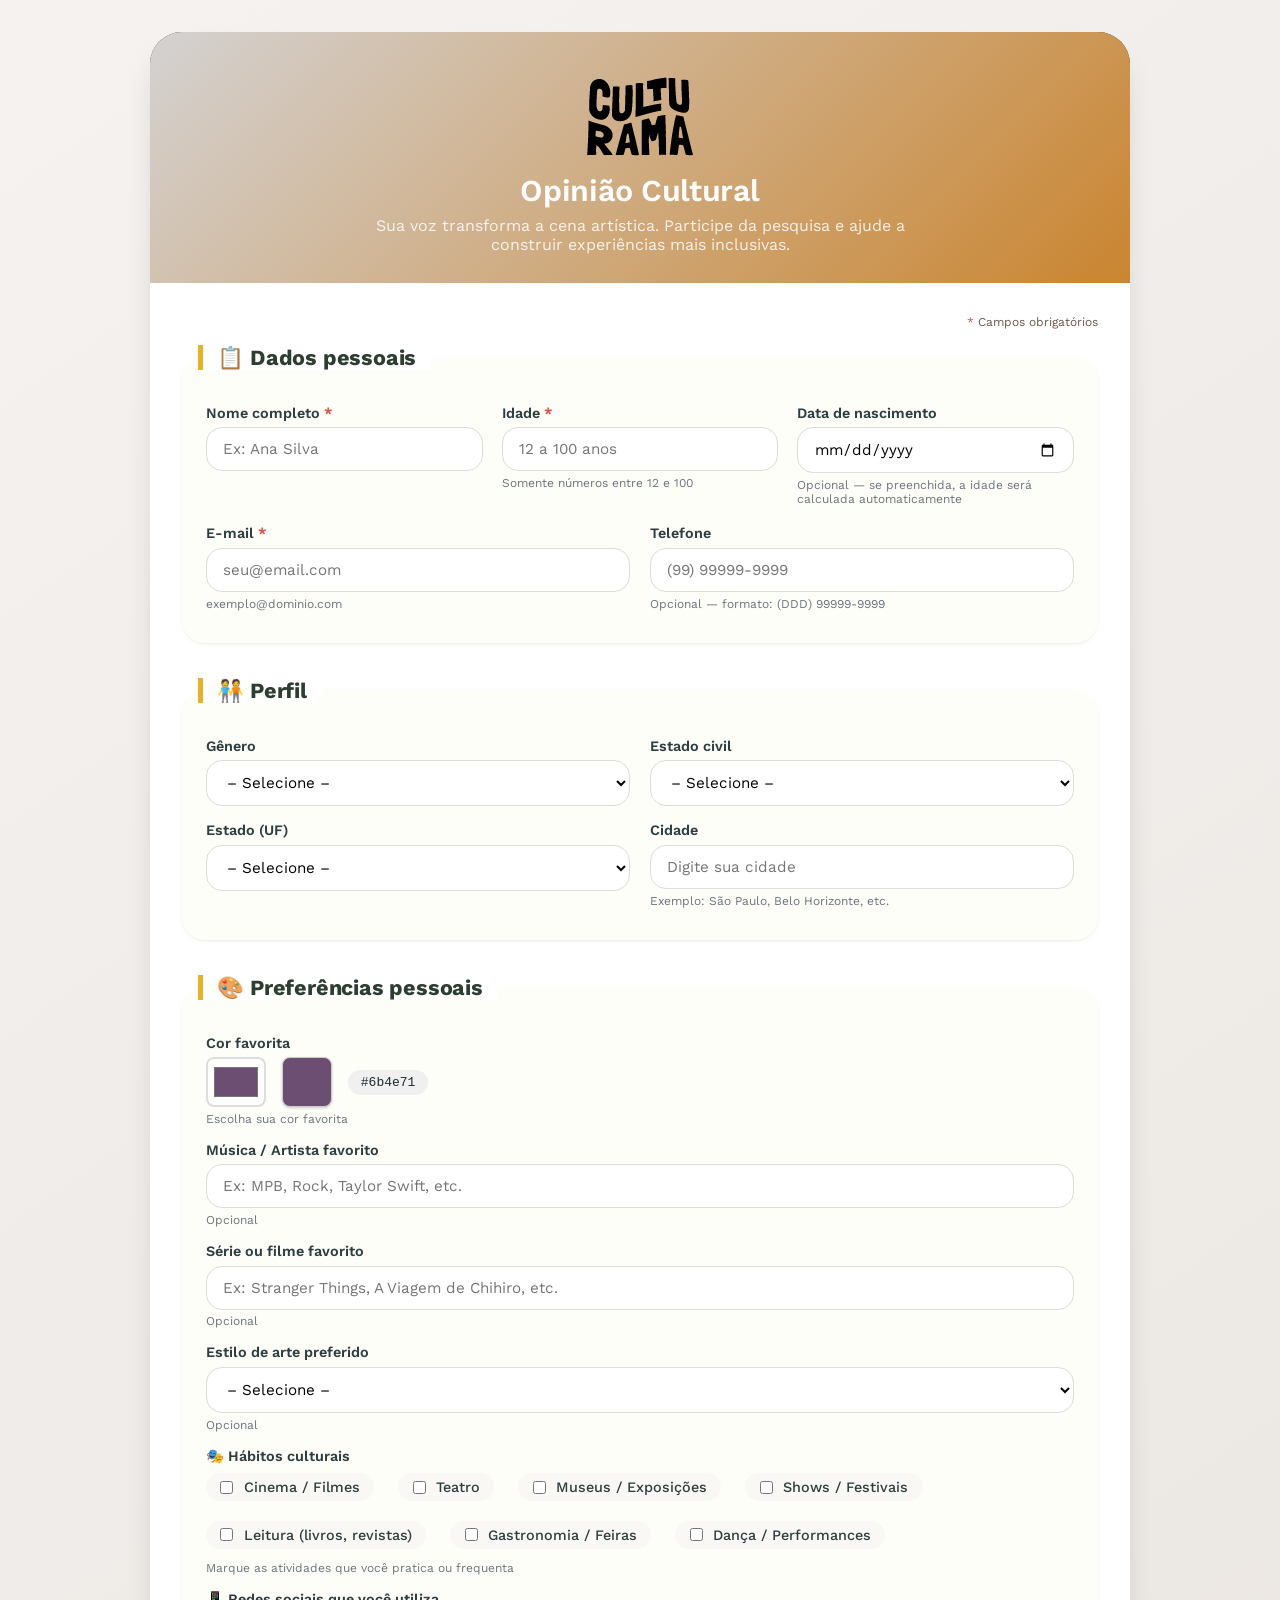
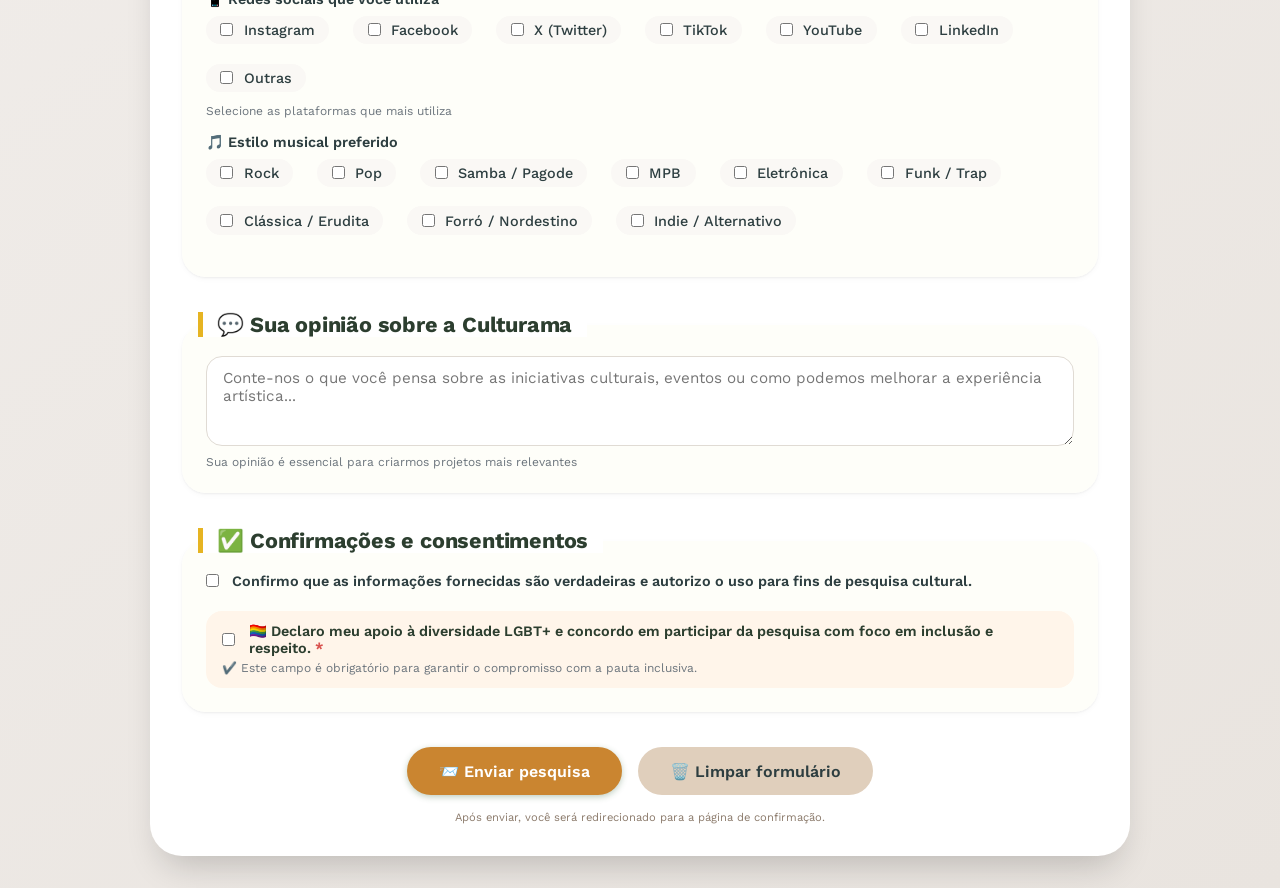
==== commit 572a30ec: "adiciona logo" ====
--- a/index.html
+++ b/index.html
@@ -3,14 +3,20 @@
 <head>
   <meta charset="UTF-8">
   <meta name="viewport" content="width=device-width, initial-scale=1.0, viewport-fit=cover">
+  <link rel="preconnect" href="https://fonts.googleapis.com">
+<link rel="preconnect" href="https://fonts.gstatic.com" crossorigin>
+<link href="https://fonts.googleapis.com/css2?family=Fjalla+One&family=Work+Sans&display=swap" rel="stylesheet">
   <title>Culturama | Pesquisa de Opinião</title>
-  <link rel="stylesheet" href="styles.css">
+    <link rel="stylesheet" href="styles.css">
+  <link rel="icon" href="img/culturama-favico.png">
 </head>
 <body>
 
   <div class="form-container">
     <div class="form-header">
-      <h1>🎭 Culturama · Opinião Cultural</h1>
+            <img src="img/logo-culturama.png" alt="logo culturama">
+
+      <h1>Opinião Cultural</h1>
       <p>Sua voz transforma a cena artística. Participe da pesquisa e ajude a construir experiências mais inclusivas.</p>
     </div>
 
--- a/styles.css
+++ b/styles.css
@@ -7,7 +7,7 @@
 
 body {
   background: linear-gradient(145deg, #f5f2f0 0%, #e9e4df 100%);
-  font-family: 'Segoe UI', Roboto, 'Helvetica Neue', sans-serif;
+  font-family: 'Work Sans', sans-serif;
   padding: 2rem 1rem;
   color: #1e2a2e;
 }
@@ -26,7 +26,7 @@
 /* ==================== HEADER ==================== */
 .form-header {
   background: #2c3e2f;
-  background-image: linear-gradient(135deg, #2c5e2e 0%, #1d3e1f 100%);
+  background-image: linear-gradient(135deg, #d4d2d2 0%, #ca8530 100%);
   padding: 2rem 2rem 1.8rem;
   text-align: center;
   color: white;
@@ -284,7 +284,7 @@
 }
 
 .btn-primary {
-  background: #2c5e2e;
+  background: #ca8530;
   color: white;
   box-shadow: 0 2px 6px rgba(44, 94, 46, 0.3);
 }
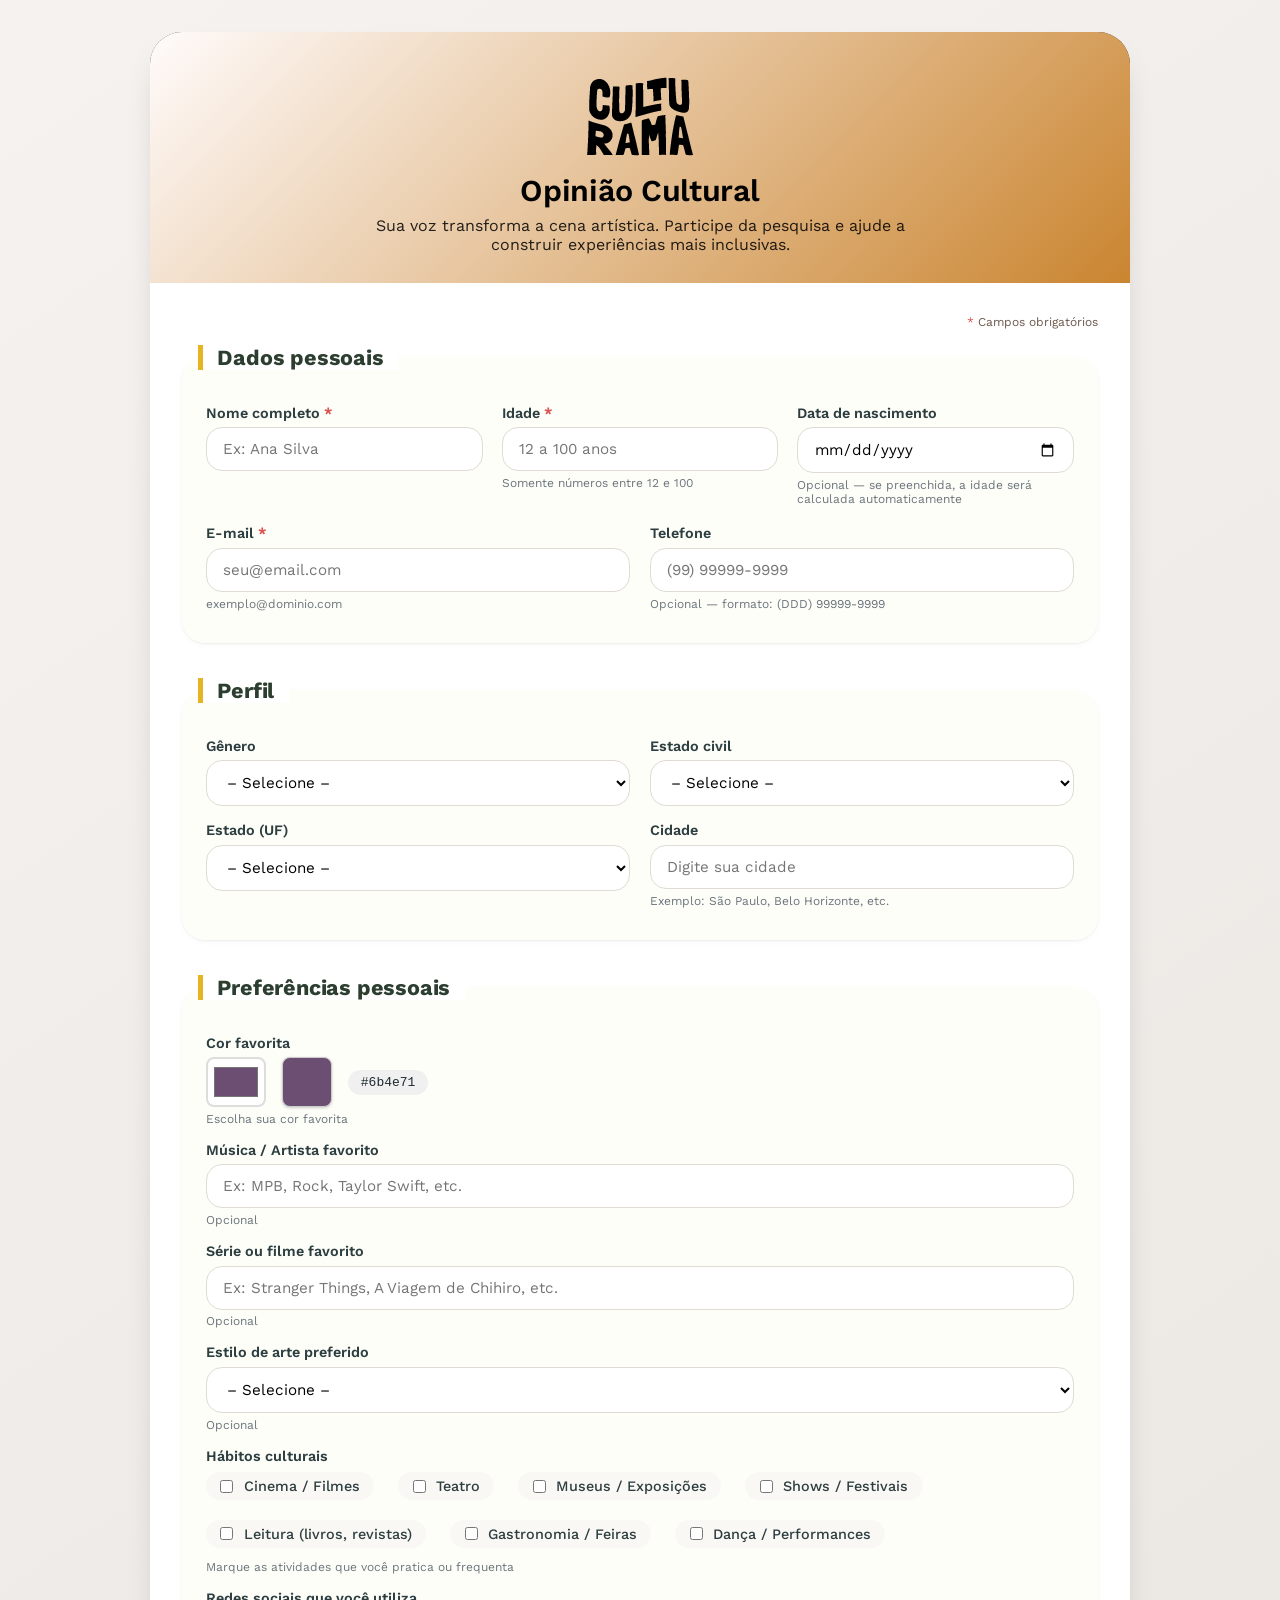
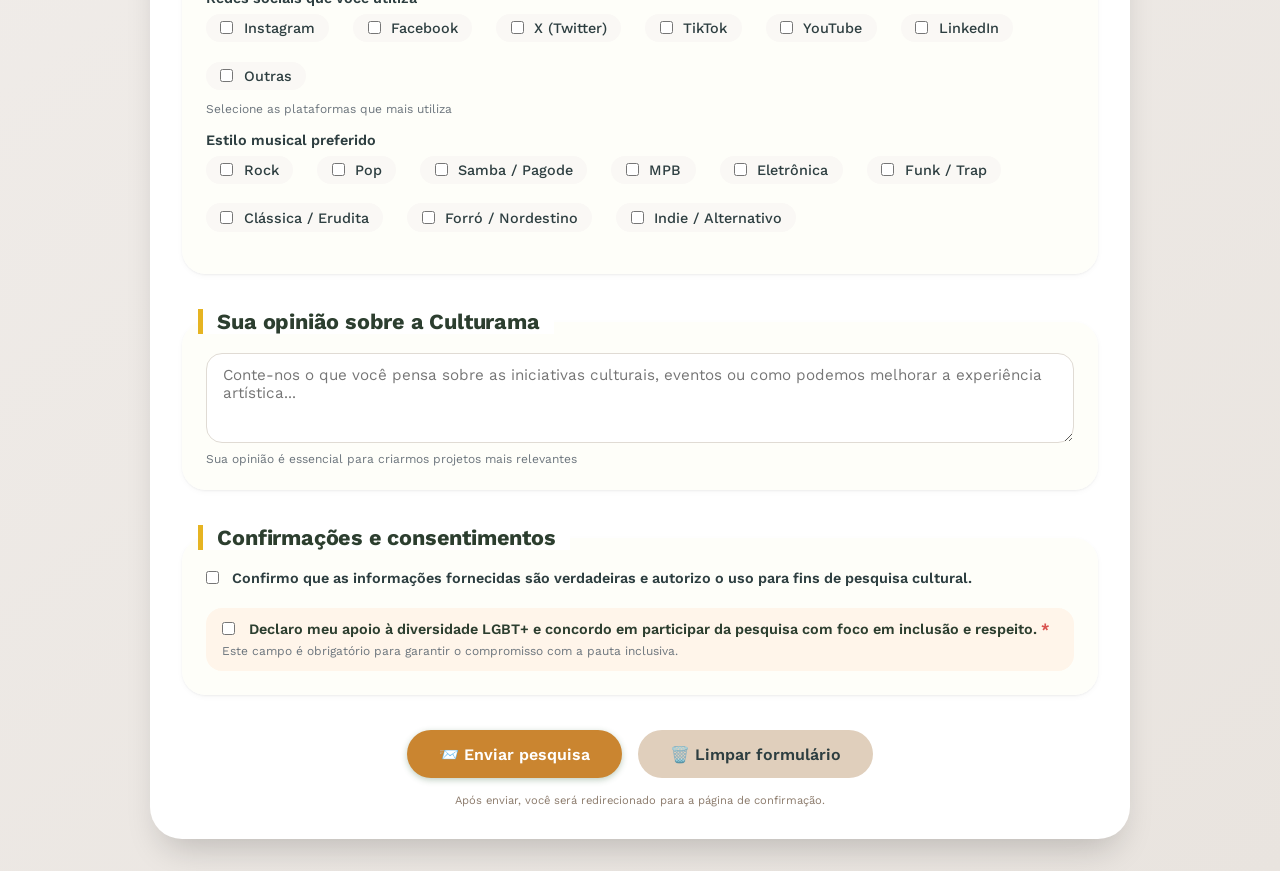
==== commit 4986280f: "retira emojis" ====
--- a/index.html
+++ b/index.html
@@ -26,7 +26,7 @@
       </div>
 
       <fieldset>
-        <legend>📋 Dados pessoais</legend>
+        <legend>Dados pessoais</legend>
 
         <div class="row-fields">
           <div class="field-group">
@@ -61,7 +61,7 @@
       </fieldset>
 
       <fieldset>
-        <legend>🧑‍🤝‍🧑 Perfil</legend>
+        <legend>Perfil</legend>
 
         <div class="row-fields">
           <div class="field-group">
@@ -133,7 +133,7 @@
       </fieldset>
 
       <fieldset>
-        <legend>🎨 Preferências pessoais</legend>
+        <legend>Preferências pessoais</legend>
 
         <div class="row-fields">
           <div class="field-group full-width">
@@ -192,7 +192,7 @@
 
         <div class="row-fields">
           <div class="field-group full-width">
-            <label>🎭 Hábitos culturais</label>
+            <label>Hábitos culturais</label>
             <div class="checkbox-group">
               <label><input type="checkbox" name="habitos" value="cinema"> Cinema / Filmes</label>
               <label><input type="checkbox" name="habitos" value="teatro"> Teatro</label>
@@ -208,7 +208,7 @@
 
         <div class="row-fields">
           <div class="field-group full-width">
-            <label>📱 Redes sociais que você utiliza</label>
+            <label>Redes sociais que você utiliza</label>
             <div class="checkbox-group">
               <label><input type="checkbox" name="social" value="instagram"> Instagram</label>
               <label><input type="checkbox" name="social" value="facebook"> Facebook</label>
@@ -224,7 +224,7 @@
 
         <div class="row-fields">
           <div class="field-group full-width">
-            <label>🎵 Estilo musical preferido</label>
+            <label>Estilo musical preferido</label>
             <div class="checkbox-group">
               <label><input type="checkbox" name="musica" value="rock"> Rock</label>
               <label><input type="checkbox" name="musica" value="pop"> Pop</label>
@@ -241,13 +241,13 @@
       </fieldset>
 
       <fieldset>
-        <legend>💬 Sua opinião sobre a Culturama</legend>
+        <legend>Sua opinião sobre a Culturama</legend>
         <textarea name="opiniao" placeholder="Conte-nos o que você pensa sobre as iniciativas culturais, eventos ou como podemos melhorar a experiência artística..."></textarea>
         <small>Sua opinião é essencial para criarmos projetos mais relevantes</small>
       </fieldset>
 
       <fieldset>
-        <legend>✅ Confirmações e consentimentos</legend>
+        <legend>Confirmações e consentimentos</legend>
 
         <div class="confirmacao-item">
           <label class="inline-check">
@@ -259,9 +259,9 @@
         <div class="consent-lgbt">
           <label class="inline-check consent-highlight">
             <input type="checkbox" name="consentimento_lgbt" required>
-            <span class="required-star consent-text">🏳️‍🌈 Declaro meu apoio à diversidade LGBT+ e concordo em participar da pesquisa com foco em inclusão e respeito.</span>
+            <span class="required-star consent-text">Declaro meu apoio à diversidade LGBT+ e concordo em participar da pesquisa com foco em inclusão e respeito.</span>
           </label>
-          <small>✔️ Este campo é obrigatório para garantir o compromisso com a pauta inclusiva.</small>
+          <small>Este campo é obrigatório para garantir o compromisso com a pauta inclusiva.</small>
         </div>
       </fieldset>
 
--- a/styles.css
+++ b/styles.css
@@ -26,10 +26,10 @@
 /* ==================== HEADER ==================== */
 .form-header {
   background: #2c3e2f;
-  background-image: linear-gradient(135deg, #d4d2d2 0%, #ca8530 100%);
+  background-image: linear-gradient(135deg, #fffbfb 0%, #ca8530 100%);
   padding: 2rem 2rem 1.8rem;
   text-align: center;
-  color: white;
+  color: rgb(0, 0, 0);
 }
 
 .form-header h1 {
